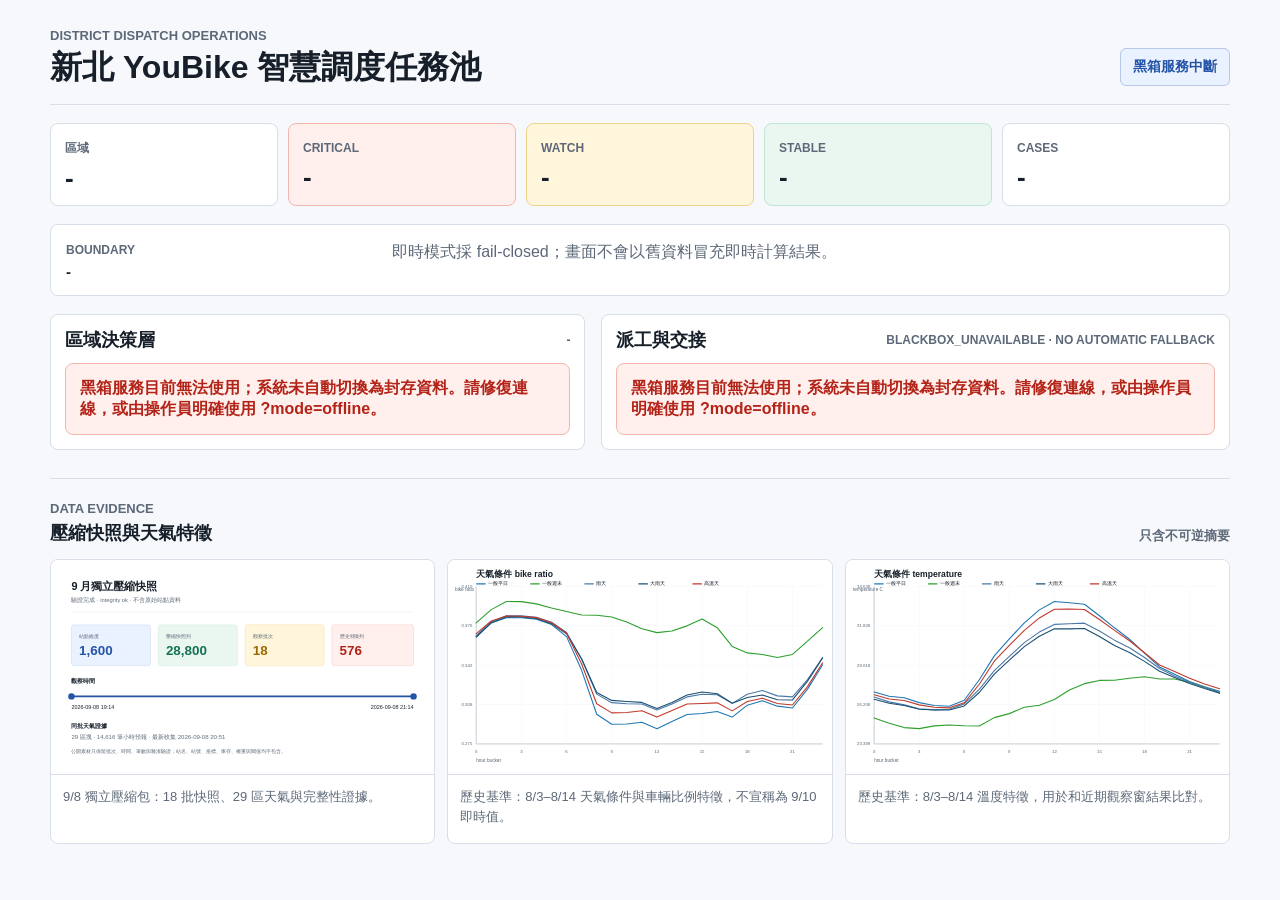
==== public_shell/index.html @ edfb52d0 "Publish runnable YouBike smart dispatch demo" ====
<!doctype html>
<html lang="zh-Hant">
  <head>
    <meta charset="utf-8">
    <meta name="viewport" content="width=device-width, initial-scale=1">
    <link rel="icon" href="data:,">
    <title>新北 YouBike 智慧調度任務池</title>
    <link rel="stylesheet" href="./styles.css">
  </head>
  <body>
    <main class="shell">
      <section class="toolbar" aria-label="sealed result status">
        <div>
          <p class="eyebrow">District dispatch operations</p>
          <h1>新北 YouBike 智慧調度任務池</h1>
        </div>
        <div class="mode" id="mode-banner">載入中</div>
      </section>

      <section class="status-strip" aria-label="summary">
        <div class="metric">
          <span>區域</span>
          <strong id="metric-districts">-</strong>
        </div>
        <div class="metric critical">
          <span>Critical</span>
          <strong id="metric-critical">-</strong>
        </div>
        <div class="metric warning">
          <span>Watch</span>
          <strong id="metric-warning">-</strong>
        </div>
        <div class="metric stable">
          <span>Stable</span>
          <strong id="metric-stable">-</strong>
        </div>
        <div class="metric">
          <span>Cases</span>
          <strong id="metric-cases">-</strong>
        </div>
      </section>

      <section class="notice" aria-label="proof boundary">
        <div>
          <span class="label">Boundary</span>
          <strong id="boundary-text">-</strong>
        </div>
        <p id="operator-message">-</p>
      </section>

      <section class="layout">
        <div class="panel">
          <div class="panel-heading">
            <h2>區域決策層</h2>
            <span id="scope-label">-</span>
          </div>
          <div class="district-list" id="district-list"></div>
        </div>

        <div class="panel">
          <div class="panel-heading">
            <h2>派工與交接</h2>
            <span id="case-label">-</span>
          </div>
          <div class="case-list" id="case-list"></div>
        </div>
      </section>

      <section class="evidence-band" aria-labelledby="evidence-title">
        <div class="evidence-heading">
          <div>
            <p class="eyebrow">Data evidence</p>
            <h2 id="evidence-title">壓縮快照與天氣特徵</h2>
          </div>
          <span>只含不可逆摘要</span>
        </div>
        <div class="evidence-grid">
          <figure>
            <img src="./media/snapshot.svg" alt="2026 年 9 月 8 日獨立壓縮快照驗證摘要">
            <figcaption>9/8 獨立壓縮包：18 批快照、29 區天氣與完整性證據。</figcaption>
          </figure>
          <figure>
            <img src="./media/weather-bike.svg" alt="不同天氣條件下的 YouBike 車輛比例歷史特徵曲線">
            <figcaption>歷史基準：8/3–8/14 天氣條件與車輛比例特徵，不宣稱為 9/10 即時值。</figcaption>
          </figure>
          <figure>
            <img src="./media/weather-temperature.svg" alt="不同天氣條件下的溫度歷史特徵曲線">
            <figcaption>歷史基準：8/3–8/14 溫度特徵，用於和近期觀察窗結果比對。</figcaption>
          </figure>
        </div>
      </section>

    </main>

    <template id="district-template">
      <article class="district-row">
        <div class="rank"></div>
        <div class="district-main">
          <div class="row-title">
            <strong class="name"></strong>
            <span class="band"></span>
          </div>
          <p class="explanation"></p>
        </div>
        <div class="action"></div>
      </article>
    </template>

    <template id="case-template">
      <article class="case-row">
        <div class="row-title">
          <strong class="name"></strong>
          <span class="band"></span>
        </div>
        <p class="explanation"></p>
        <div class="case-meta">
          <span class="action"></span>
          <span class="route"></span>
          <a class="task-link" href="#">開啟任務</a>
        </div>
      </article>
    </template>

    <script src="./app.js"></script>
  </body>
</html>
---- public_shell/styles.css ----
:root {
  color-scheme: light;
  --bg: #f6f8fb;
  --ink: #17202a;
  --muted: #5d6978;
  --line: #d7dee8;
  --surface: #ffffff;
  --critical: #b42318;
  --critical-bg: #fff0ed;
  --warning: #9a6700;
  --warning-bg: #fff6db;
  --stable: #147253;
  --stable-bg: #eaf7f1;
  --accent: #2454a6;
  --accent-bg: #eaf1ff;
  font-family: -apple-system, BlinkMacSystemFont, "Segoe UI", "Noto Sans TC", sans-serif;
}

* {
  box-sizing: border-box;
}

body {
  margin: 0;
  min-height: 100vh;
  background: var(--bg);
  color: var(--ink);
}

.shell {
  width: min(1180px, calc(100% - 32px));
  margin: 0 auto;
  padding: 28px 0 36px;
}

.toolbar {
  display: flex;
  align-items: flex-end;
  justify-content: space-between;
  gap: 18px;
  padding-bottom: 18px;
  border-bottom: 1px solid var(--line);
}

.eyebrow {
  margin: 0 0 6px;
  color: var(--muted);
  font-size: 13px;
  font-weight: 700;
  text-transform: uppercase;
}

h1,
h2,
p {
  margin: 0;
}

h1 {
  font-size: 32px;
  line-height: 1.15;
  font-weight: 850;
}

h2 {
  font-size: 18px;
  line-height: 1.25;
  font-weight: 800;
}

.mode {
  flex: 0 0 auto;
  padding: 9px 12px;
  border: 1px solid #b8c8e8;
  border-radius: 6px;
  background: var(--accent-bg);
  color: var(--accent);
  font-size: 14px;
  font-weight: 800;
}

.status-strip {
  display: grid;
  grid-template-columns: repeat(5, minmax(0, 1fr));
  gap: 10px;
  margin: 18px 0;
}

.metric,
.notice,
.panel {
  border: 1px solid var(--line);
  border-radius: 8px;
  background: var(--surface);
}

.metric {
  min-height: 82px;
  padding: 14px;
}

.metric span,
.label,
.panel-heading span,
.case-meta span {
  color: var(--muted);
  font-size: 12px;
  font-weight: 750;
  text-transform: uppercase;
}

.metric strong {
  display: block;
  margin-top: 8px;
  font-size: 26px;
  line-height: 1;
}

.metric.critical {
  background: var(--critical-bg);
  border-color: #f2b6ad;
}

.metric.warning {
  background: var(--warning-bg);
  border-color: #ecd38a;
}

.metric.stable {
  background: var(--stable-bg);
  border-color: #bfe5d4;
}

.notice {
  display: grid;
  grid-template-columns: minmax(220px, 0.38fr) minmax(0, 1fr);
  gap: 14px;
  padding: 15px;
  margin-bottom: 18px;
}

.notice strong {
  display: block;
  margin-top: 5px;
  font-size: 15px;
}

.notice p {
  color: var(--muted);
  line-height: 1.55;
}

.layout {
  display: grid;
  grid-template-columns: minmax(0, 0.92fr) minmax(0, 1.08fr);
  gap: 16px;
}

.panel {
  padding: 14px;
}

.panel-heading {
  display: flex;
  align-items: center;
  justify-content: space-between;
  gap: 12px;
  margin-bottom: 12px;
}

.district-list,
.case-list {
  display: grid;
  gap: 10px;
}

.district-row,
.case-row {
  border: 1px solid var(--line);
  border-radius: 8px;
  background: #fbfcfe;
}

.district-row {
  display: grid;
  grid-template-columns: 44px minmax(0, 1fr) 110px;
  gap: 12px;
  align-items: center;
  min-height: 92px;
  padding: 12px;
}

.case-row {
  padding: 13px;
}

.rank {
  display: grid;
  width: 36px;
  height: 36px;
  place-items: center;
  border-radius: 6px;
  background: #edf1f5;
  color: var(--muted);
  font-weight: 850;
}

.row-title {
  display: flex;
  align-items: center;
  justify-content: space-between;
  gap: 10px;
}

.name {
  font-size: 16px;
}

.band,
.action {
  border-radius: 6px;
  padding: 6px 8px;
  font-size: 12px;
  font-weight: 850;
  white-space: nowrap;
}

.band.low,
.action.observe {
  background: var(--stable-bg);
  color: var(--stable);
}

.band.medium,
.band.high,
.action.rebalance_window {
  background: var(--warning-bg);
  color: var(--warning);
}

.band.critical,
.action.add_bikes,
.action.pull_bikes {
  background: var(--critical-bg);
  color: var(--critical);
}

.explanation {
  margin-top: 8px;
  color: var(--muted);
  font-size: 14px;
  line-height: 1.5;
}

.case-meta {
  display: flex;
  flex-wrap: wrap;
  gap: 8px;
  margin-top: 11px;
}

.case-meta span {
  padding: 6px 8px;
  border: 1px solid var(--line);
  border-radius: 6px;
  background: #fff;
  text-transform: none;
}

.task-link {
  margin-left: auto;
  padding: 6px 8px;
  border-radius: 6px;
  background: var(--accent);
  color: #fff;
  font-size: 12px;
  font-weight: 800;
  text-decoration: none;
}

.error {
  padding: 14px;
  border: 1px solid #f2b6ad;
  border-radius: 8px;
  background: var(--critical-bg);
  color: var(--critical);
  font-weight: 750;
}

.evidence-band {
  margin-top: 28px;
  padding-top: 22px;
  border-top: 1px solid var(--line);
}

.evidence-heading {
  display: flex;
  align-items: flex-end;
  justify-content: space-between;
  gap: 16px;
  margin-bottom: 14px;
}

.evidence-heading > span {
  color: var(--muted);
  font-size: 13px;
  font-weight: 750;
}

.evidence-grid {
  display: grid;
  grid-template-columns: repeat(3, minmax(0, 1fr));
  gap: 12px;
}

.evidence-grid figure {
  margin: 0;
  overflow: hidden;
  border: 1px solid var(--line);
  border-radius: 8px;
  background: var(--surface);
}

.evidence-grid img {
  display: block;
  width: 100%;
  aspect-ratio: 16 / 9;
  object-fit: contain;
  background: #ffffff;
  border-bottom: 1px solid var(--line);
}

.evidence-grid figcaption {
  min-height: 68px;
  padding: 12px;
  color: var(--muted);
  font-size: 13px;
  line-height: 1.5;
}

@media (max-width: 860px) {
  .shell {
    width: min(100% - 22px, 720px);
    padding-top: 18px;
  }

  .toolbar,
  .notice,
  .layout,
  .evidence-grid {
    grid-template-columns: 1fr;
  }

  .toolbar,
  .evidence-heading {
    align-items: flex-start;
    flex-direction: column;
  }

  .status-strip {
    grid-template-columns: repeat(2, minmax(0, 1fr));
  }

  .district-row {
    grid-template-columns: 40px minmax(0, 1fr);
  }

  .district-row > .action {
    grid-column: 2;
    width: fit-content;
  }
}
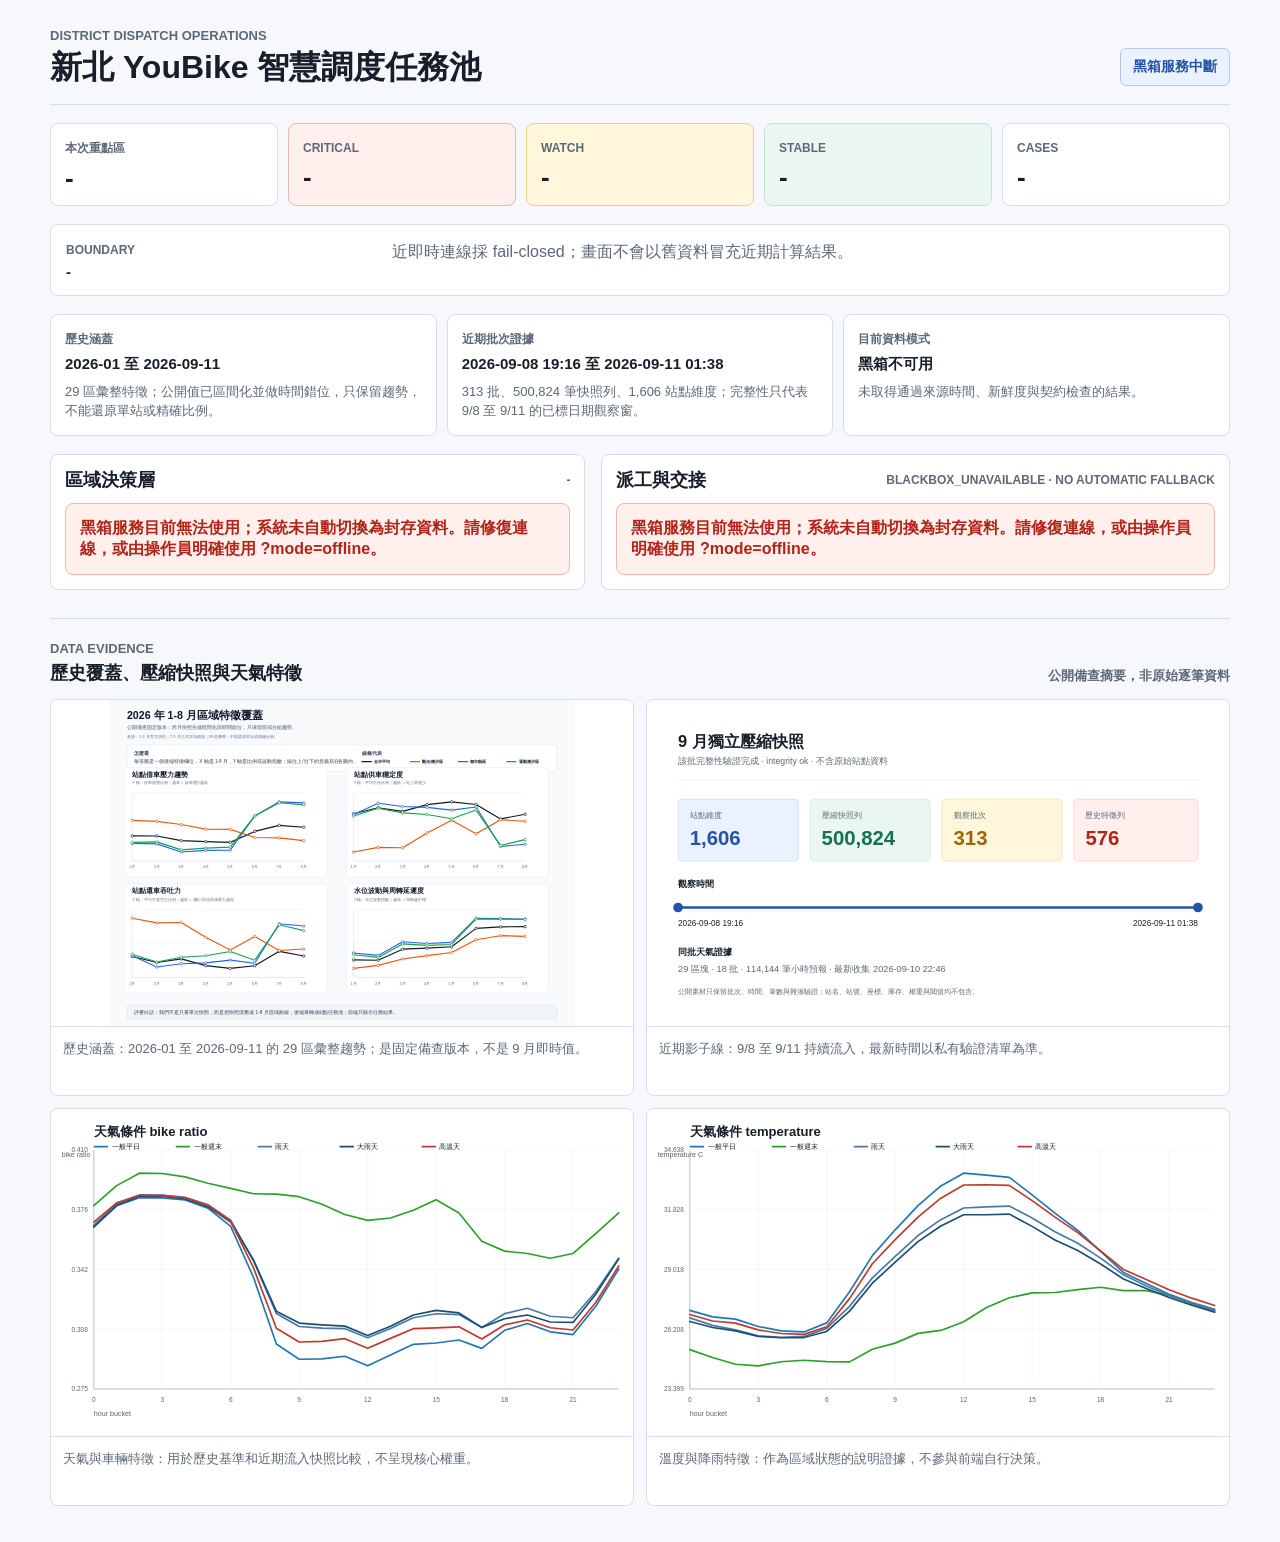
==== commit 41e62926: "Prepare NTPC YouBike Windows venue release" ====
--- a/public_shell/index.html
+++ b/public_shell/index.html
@@ -19,7 +19,7 @@
 
       <section class="status-strip" aria-label="summary">
         <div class="metric">
-          <span>區域</span>
+          <span>本次重點區</span>
           <strong id="metric-districts">-</strong>
         </div>
         <div class="metric critical">
@@ -48,6 +48,24 @@
         <p id="operator-message">-</p>
       </section>
 
+      <section class="lineage-strip" aria-label="data lineage">
+        <div class="lineage-item">
+          <span>歷史涵蓋</span>
+          <strong>2026-01 至 2026-09-11</strong>
+          <p>29 區彙整特徵；公開值已區間化並做時間錯位，只保留趨勢，不能還原單站或精確比例。</p>
+        </div>
+        <div class="lineage-item">
+          <span>近期批次證據</span>
+          <strong>2026-09-08 19:16 至 2026-09-11 01:38</strong>
+          <p>313 批、500,824 筆快照列、1,606 站點維度；完整性只代表 9/8 至 9/11 的已標日期觀察窗。</p>
+        </div>
+        <div class="lineage-item">
+          <span>目前資料模式</span>
+          <strong id="lineage-mode">載入中</strong>
+          <p id="lineage-freshness">等待來源時間、新鮮度與契約檢查。</p>
+        </div>
+      </section>
+
       <section class="layout">
         <div class="panel">
           <div class="panel-heading">
@@ -70,22 +88,26 @@
         <div class="evidence-heading">
           <div>
             <p class="eyebrow">Data evidence</p>
-            <h2 id="evidence-title">壓縮快照與天氣特徵</h2>
+            <h2 id="evidence-title">歷史覆蓋、壓縮快照與天氣特徵</h2>
           </div>
-          <span>只含不可逆摘要</span>
+          <span>公開備查摘要，非原始逐筆資料</span>
         </div>
         <div class="evidence-grid">
           <figure>
+            <img src="./media/historical-coverage.svg" alt="2026 年 1 月至 8 月新北 29 區歷史彙整特徵">
+            <figcaption>歷史涵蓋：2026-01 至 2026-09-11 的 29 區彙整趨勢；是固定備查版本，不是 9 月即時值。</figcaption>
+          </figure>
+          <figure>
             <img src="./media/snapshot.svg" alt="2026 年 9 月 8 日獨立壓縮快照驗證摘要">
-            <figcaption>9/8 獨立壓縮包：18 批快照、29 區天氣與完整性證據。</figcaption>
+            <figcaption>近期影子線：9/8 至 9/11 持續流入，最新時間以私有驗證清單為準。</figcaption>
           </figure>
           <figure>
             <img src="./media/weather-bike.svg" alt="不同天氣條件下的 YouBike 車輛比例歷史特徵曲線">
-            <figcaption>歷史基準：8/3–8/14 天氣條件與車輛比例特徵，不宣稱為 9/10 即時值。</figcaption>
+            <figcaption>天氣與車輛特徵：用於歷史基準和近期流入快照比較，不呈現核心權重。</figcaption>
           </figure>
           <figure>
             <img src="./media/weather-temperature.svg" alt="不同天氣條件下的溫度歷史特徵曲線">
-            <figcaption>歷史基準：8/3–8/14 溫度特徵，用於和近期觀察窗結果比對。</figcaption>
+            <figcaption>溫度與降雨特徵：作為區域狀態的說明證據，不參與前端自行決策。</figcaption>
           </figure>
         </div>
       </section>
--- a/public_shell/styles.css
+++ b/public_shell/styles.css
@@ -88,6 +88,7 @@
 
 .metric,
 .notice,
+.lineage-item,
 .panel {
   border: 1px solid var(--line);
   border-radius: 8px;
@@ -148,6 +149,37 @@
 .notice p {
   color: var(--muted);
   line-height: 1.55;
+}
+
+.lineage-strip {
+  display: grid;
+  grid-template-columns: repeat(3, minmax(0, 1fr));
+  gap: 10px;
+  margin-bottom: 18px;
+}
+
+.lineage-item {
+  min-height: 112px;
+  padding: 14px;
+}
+
+.lineage-item span {
+  color: var(--muted);
+  font-size: 12px;
+  font-weight: 750;
+}
+
+.lineage-item strong {
+  display: block;
+  margin-top: 7px;
+  font-size: 15px;
+}
+
+.lineage-item p {
+  margin-top: 8px;
+  color: var(--muted);
+  font-size: 13px;
+  line-height: 1.5;
 }
 
 .layout {
@@ -309,7 +341,7 @@
 
 .evidence-grid {
   display: grid;
-  grid-template-columns: repeat(3, minmax(0, 1fr));
+  grid-template-columns: repeat(2, minmax(0, 1fr));
   gap: 12px;
 }
 
@@ -346,6 +378,7 @@
 
   .toolbar,
   .notice,
+  .lineage-strip,
   .layout,
   .evidence-grid {
     grid-template-columns: 1fr;
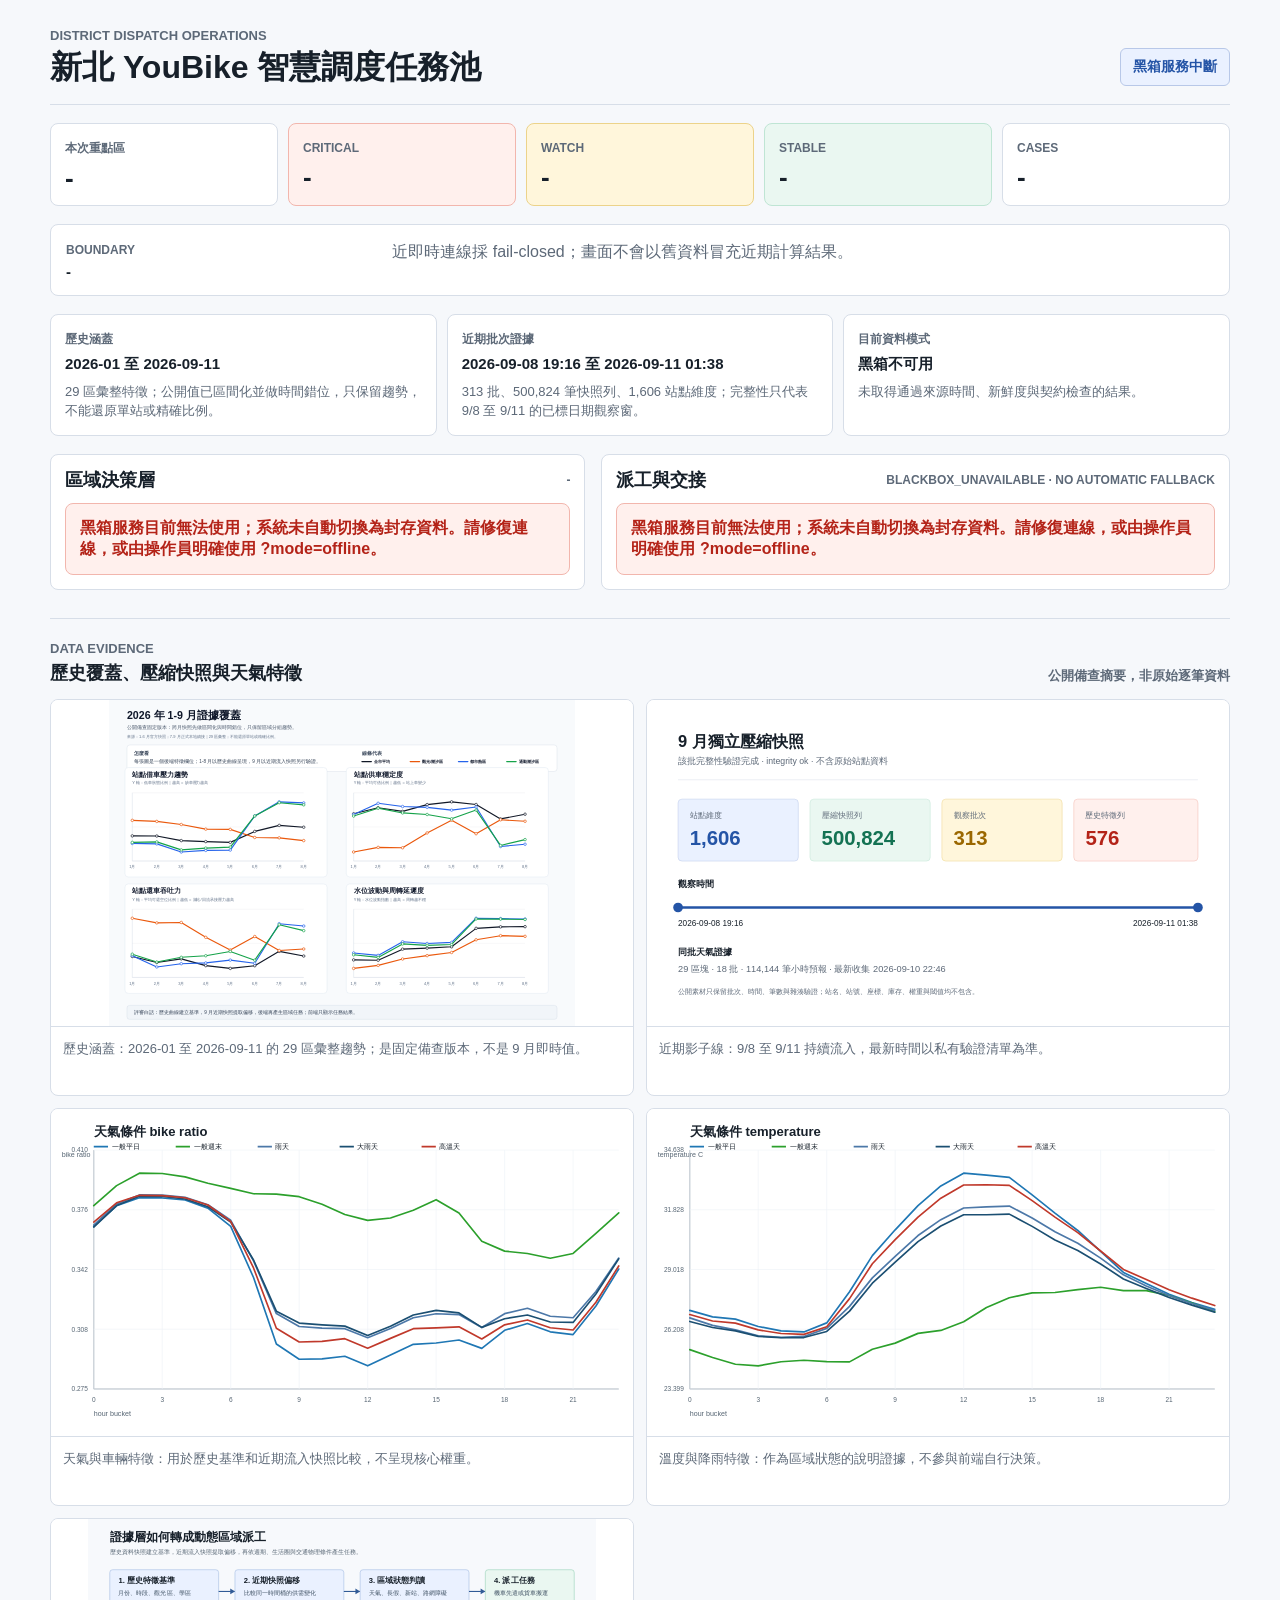
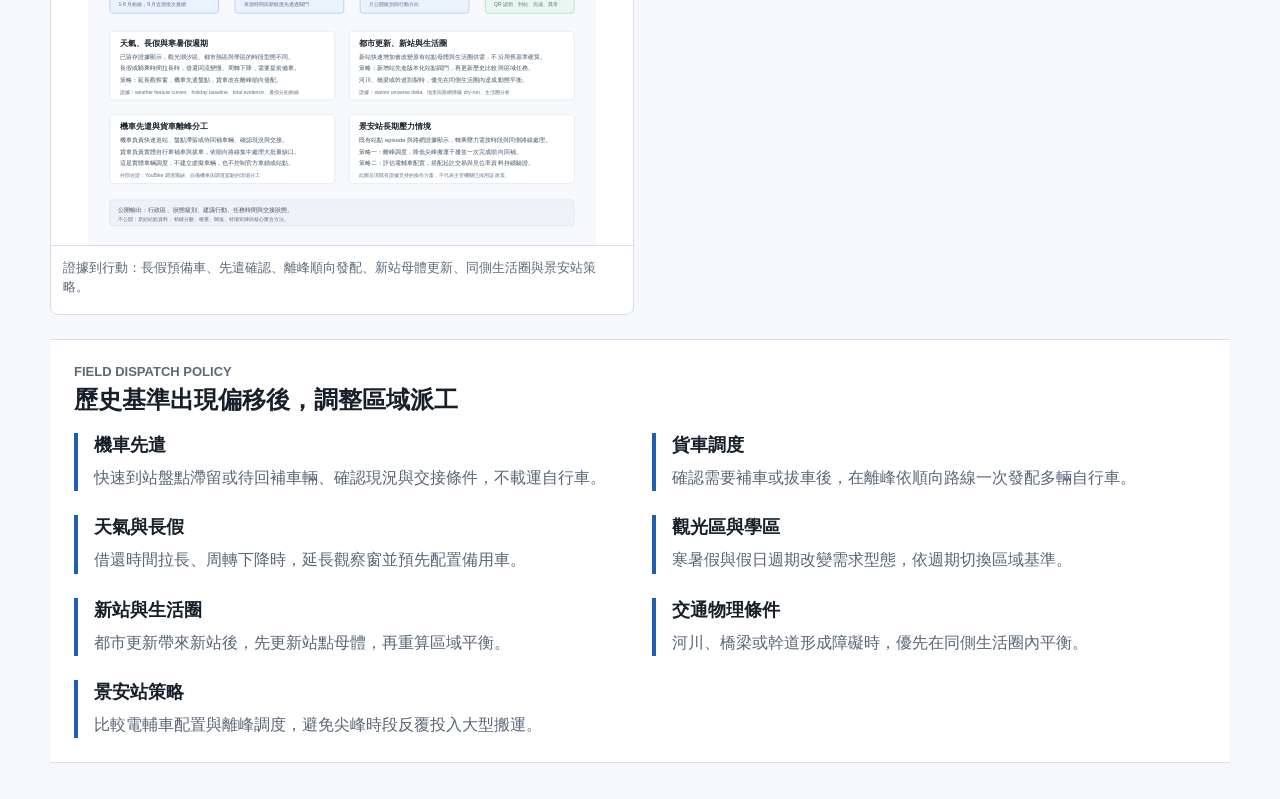
==== commit c6bb7f10: "Complete Windows-ready public demo and evidence workflow" ====
--- a/public_shell/index.html
+++ b/public_shell/index.html
@@ -94,7 +94,7 @@
         </div>
         <div class="evidence-grid">
           <figure>
-            <img src="./media/historical-coverage.svg" alt="2026 年 1 月至 8 月新北 29 區歷史彙整特徵">
+            <img src="./media/historical-coverage.svg" alt="2026 年 1 月至 9 月新北 29 區歷史彙整特徵">
             <figcaption>歷史涵蓋：2026-01 至 2026-09-11 的 29 區彙整趨勢；是固定備查版本，不是 9 月即時值。</figcaption>
           </figure>
           <figure>
@@ -109,6 +109,47 @@
             <img src="./media/weather-temperature.svg" alt="不同天氣條件下的溫度歷史特徵曲線">
             <figcaption>溫度與降雨特徵：作為區域狀態的說明證據，不參與前端自行決策。</figcaption>
           </figure>
+          <figure>
+            <img src="./media/operational-scenarios.svg" alt="歷史基準與近期快照偏移轉成動態區域調度的證據流程">
+            <figcaption>證據到行動：長假預備車、先遣確認、離峰順向發配、新站母體更新、同側生活圈與景安站策略。</figcaption>
+          </figure>
+        </div>
+      </section>
+
+      <section class="dispatch-policy" aria-labelledby="dispatch-policy-title">
+        <div>
+          <p class="eyebrow">Field dispatch policy</p>
+          <h2 id="dispatch-policy-title">歷史基準出現偏移後，調整區域派工</h2>
+        </div>
+        <div class="dispatch-policy-grid">
+          <article>
+            <strong>機車先遣</strong>
+            <p>快速到站盤點滯留或待回補車輛、確認現況與交接條件，不載運自行車。</p>
+          </article>
+          <article>
+            <strong>貨車調度</strong>
+            <p>確認需要補車或拔車後，在離峰依順向路線一次發配多輛自行車。</p>
+          </article>
+          <article>
+            <strong>天氣與長假</strong>
+            <p>借還時間拉長、周轉下降時，延長觀察窗並預先配置備用車。</p>
+          </article>
+          <article>
+            <strong>觀光區與學區</strong>
+            <p>寒暑假與假日週期改變需求型態，依週期切換區域基準。</p>
+          </article>
+          <article>
+            <strong>新站與生活圈</strong>
+            <p>都市更新帶來新站後，先更新站點母體，再重算區域平衡。</p>
+          </article>
+          <article>
+            <strong>交通物理條件</strong>
+            <p>河川、橋梁或幹道形成障礙時，優先在同側生活圈內平衡。</p>
+          </article>
+          <article>
+            <strong>景安站策略</strong>
+            <p>比較電輔車配置與離峰調度，避免尖峰時段反覆投入大型搬運。</p>
+          </article>
         </div>
       </section>
 
--- a/public_shell/styles.css
+++ b/public_shell/styles.css
@@ -403,3 +403,44 @@
     width: fit-content;
   }
 }
+
+
+.dispatch-policy {
+  margin-top: 24px;
+  padding: 24px;
+  border-top: 1px solid #d8dee8;
+  border-bottom: 1px solid #d8dee8;
+  background: #ffffff;
+}
+
+.dispatch-policy h2 {
+  margin: 4px 0 18px;
+  font-size: 24px;
+}
+
+.dispatch-policy-grid {
+  display: grid;
+  grid-template-columns: repeat(2, minmax(0, 1fr));
+  gap: 24px;
+}
+
+.dispatch-policy-grid article {
+  padding-left: 16px;
+  border-left: 4px solid #1f5db7;
+}
+
+.dispatch-policy-grid strong {
+  font-size: 18px;
+}
+
+.dispatch-policy-grid p {
+  margin: 8px 0 0;
+  color: #596577;
+  line-height: 1.65;
+}
+
+@media (max-width: 720px) {
+  .dispatch-policy-grid {
+    grid-template-columns: 1fr;
+  }
+}
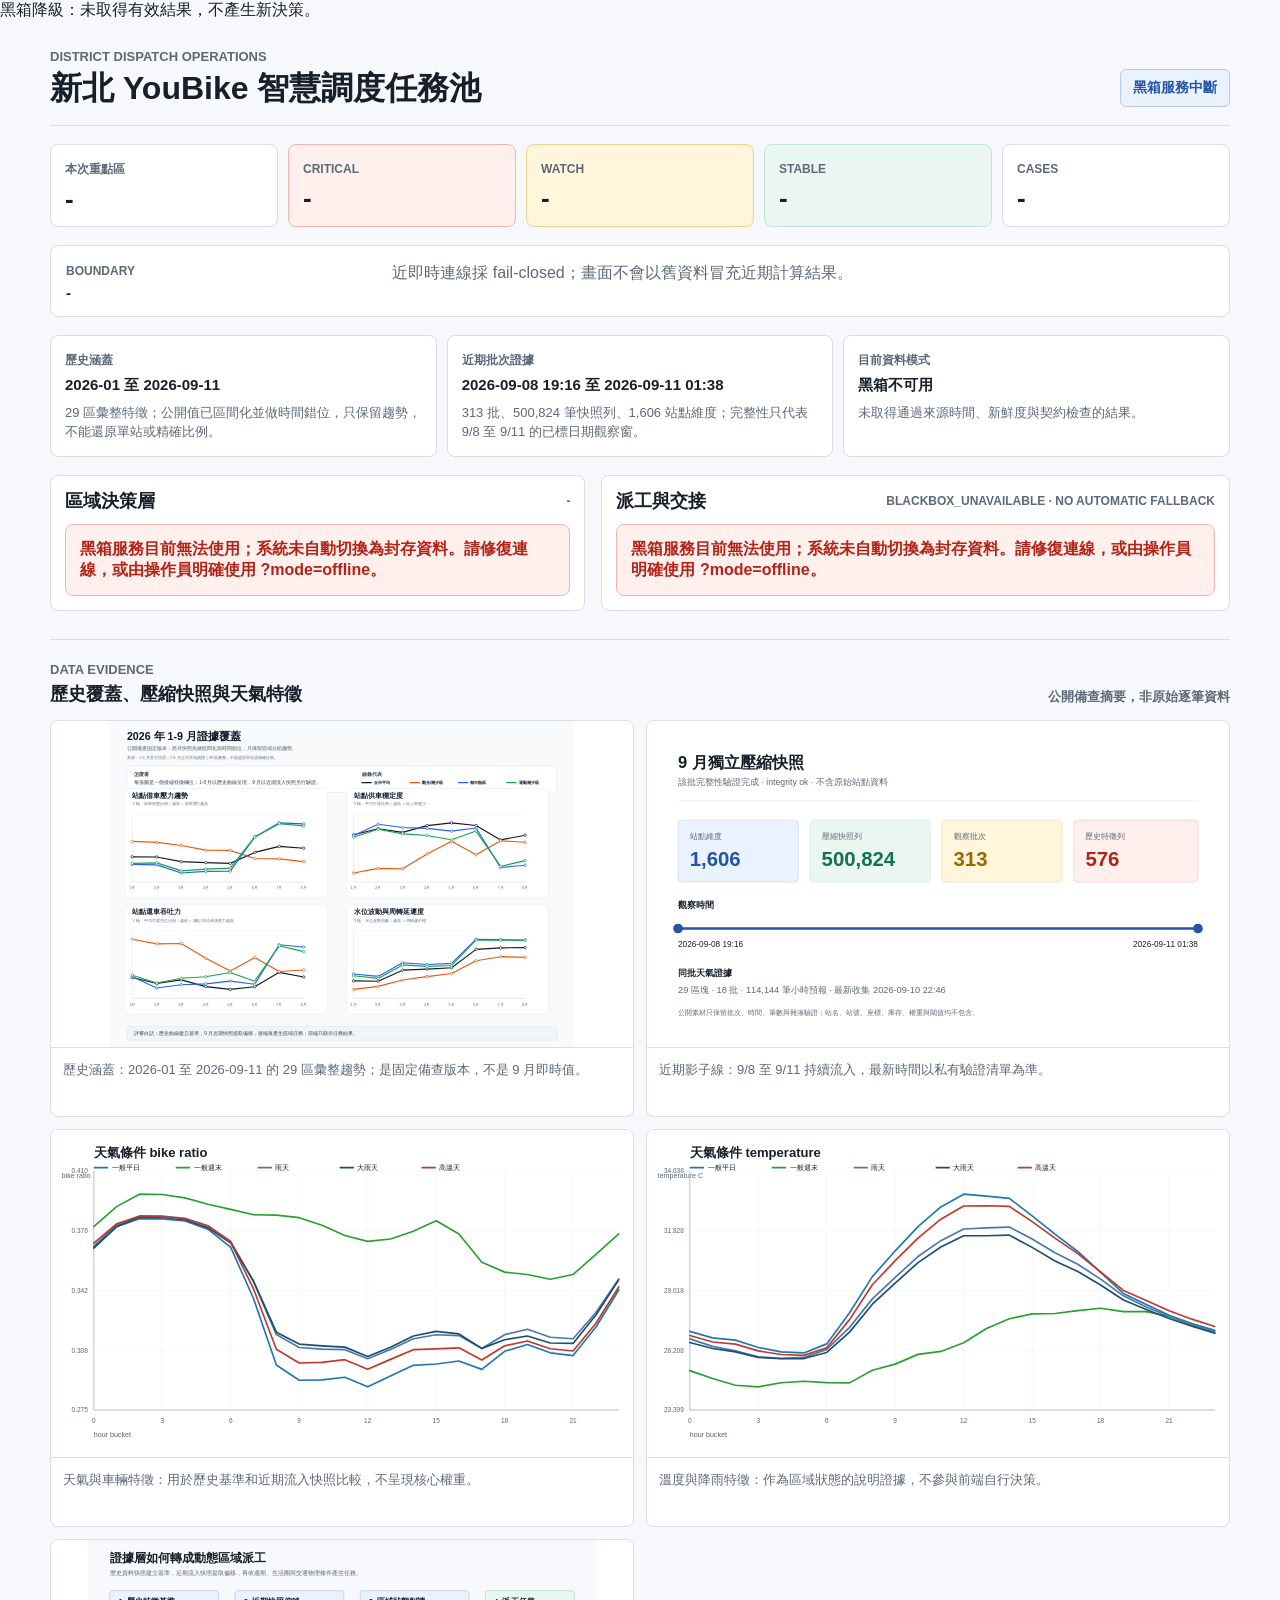
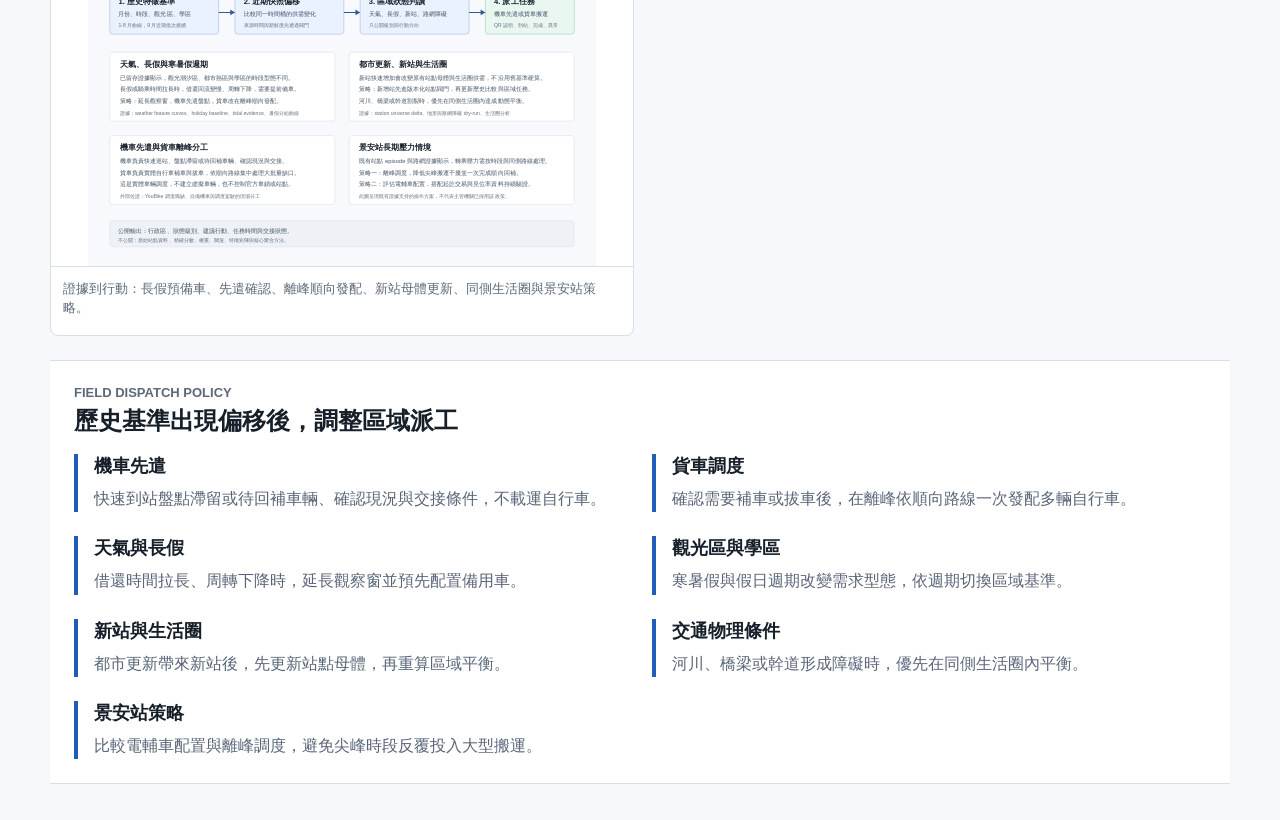
==== commit 15400608: "Add arrival workflow and explicit AWS task backend" ====
--- a/public_shell/index.html
+++ b/public_shell/index.html
@@ -8,6 +8,7 @@
     <link rel="stylesheet" href="./styles.css">
   </head>
   <body>
+    <p id="integration-status" role="status">正在檢查黑箱整合狀態</p>
     <main class="shell">
       <section class="toolbar" aria-label="sealed result status">
         <div>
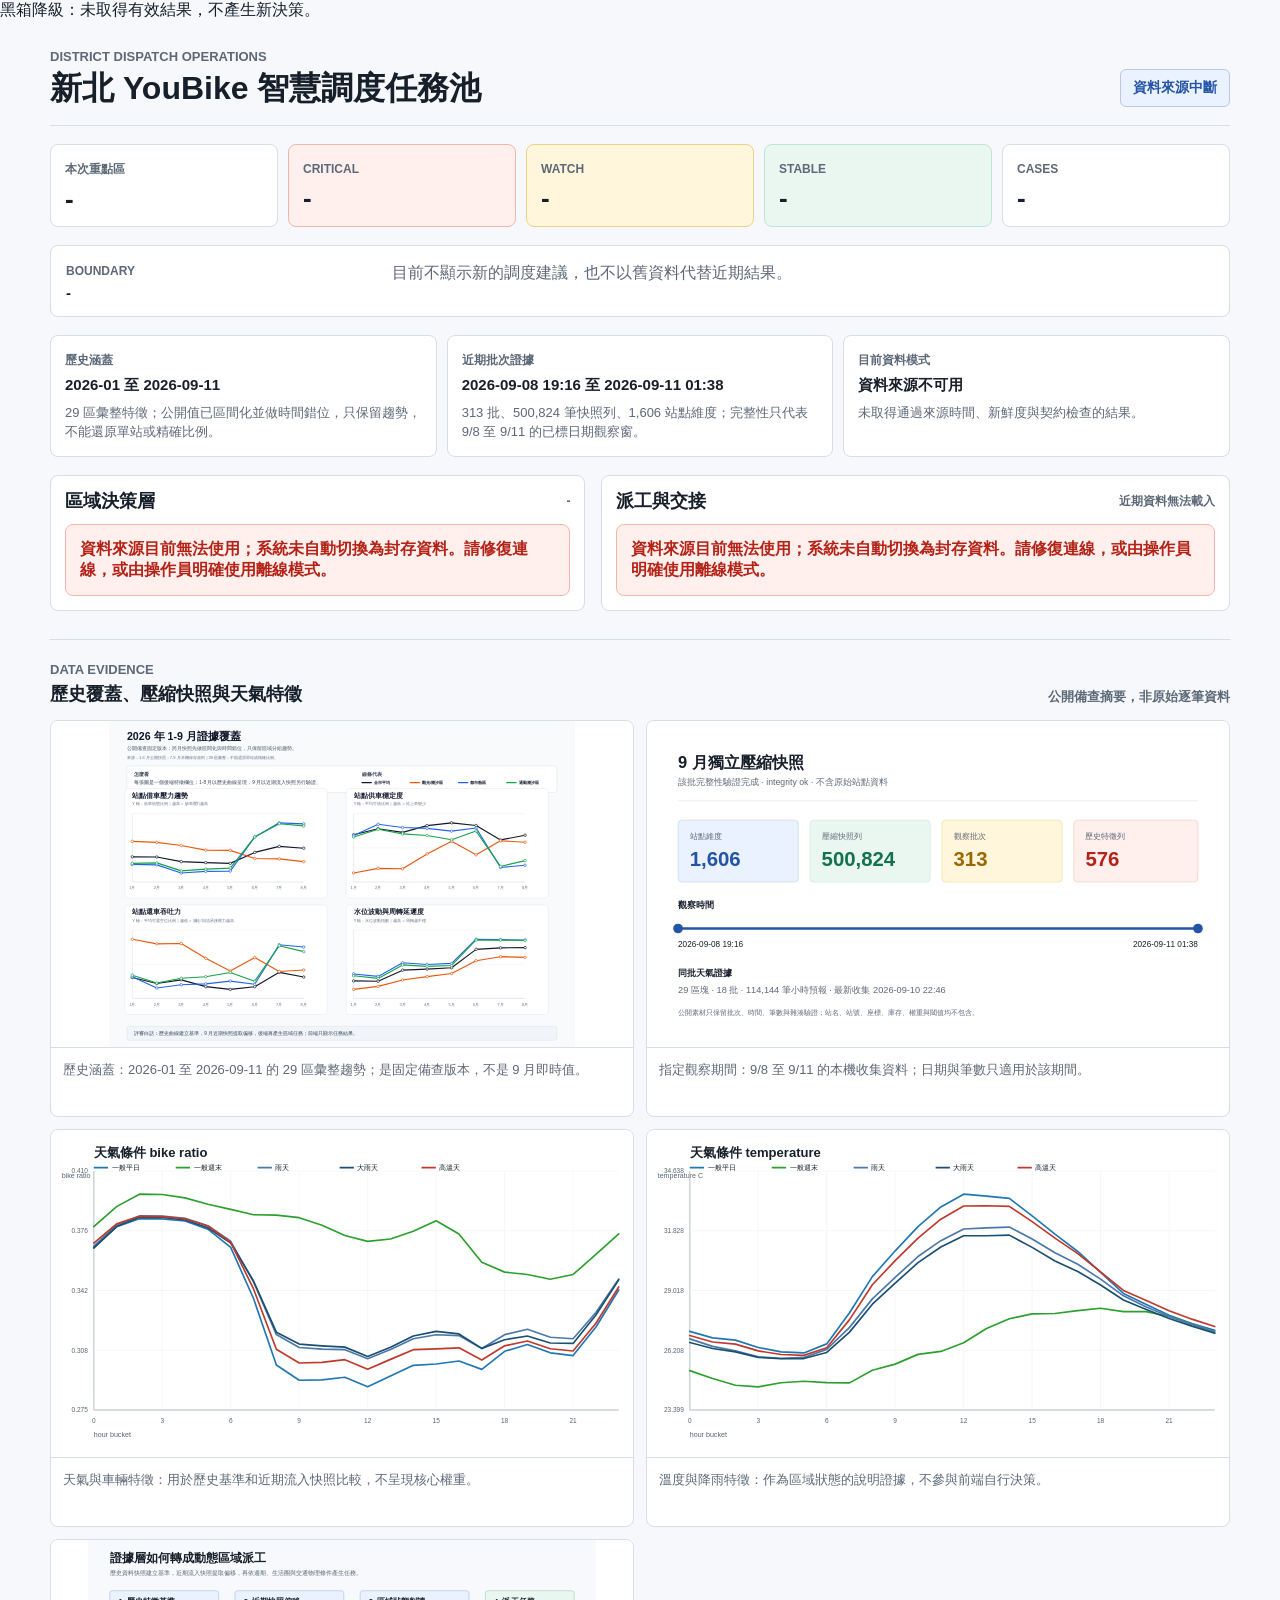
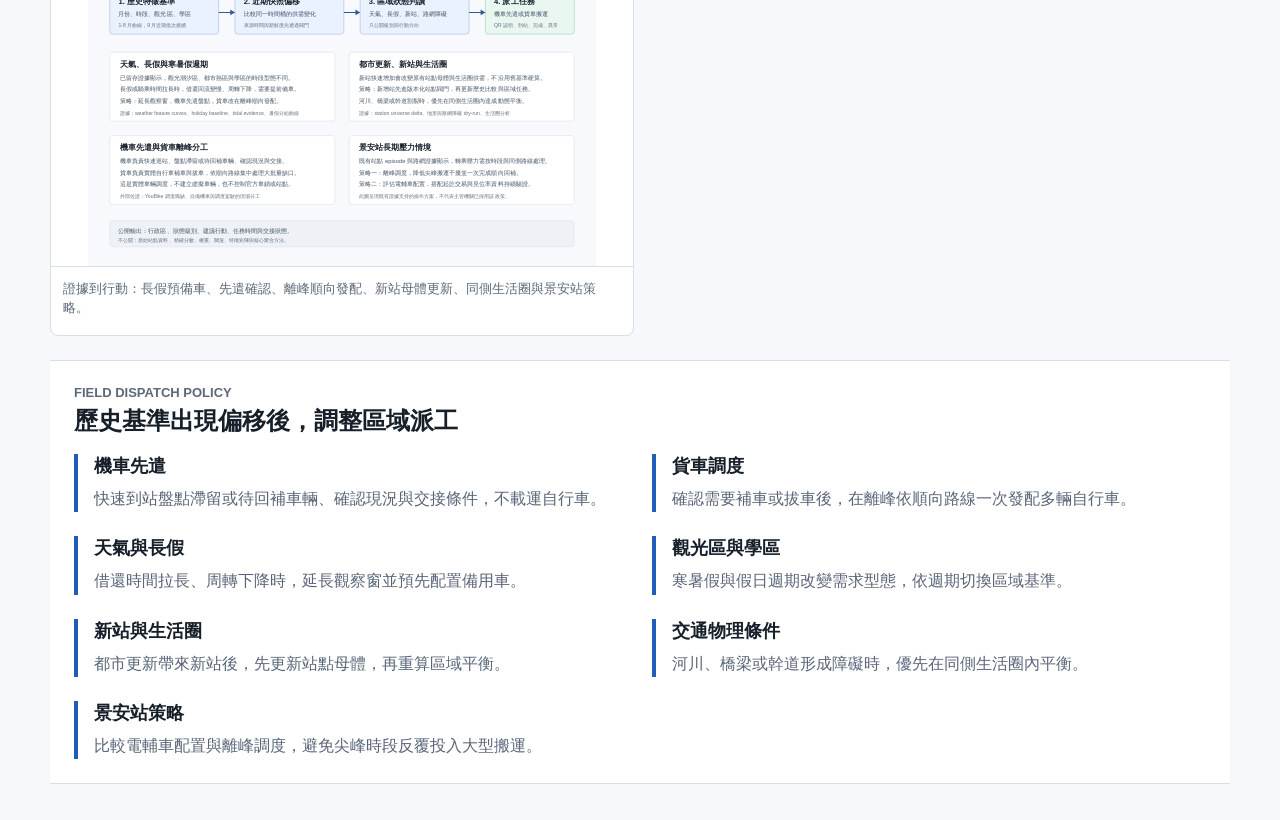
==== commit 9f37fb4c: "Clarify public claims and enforce black-box boundary" ====
--- a/public_shell/index.html
+++ b/public_shell/index.html
@@ -100,7 +100,7 @@
           </figure>
           <figure>
             <img src="./media/snapshot.svg" alt="2026 年 9 月 8 日獨立壓縮快照驗證摘要">
-            <figcaption>近期影子線：9/8 至 9/11 持續流入，最新時間以私有驗證清單為準。</figcaption>
+            <figcaption>指定觀察期間：9/8 至 9/11 的本機收集資料；日期與筆數只適用於該期間。</figcaption>
           </figure>
           <figure>
             <img src="./media/weather-bike.svg" alt="不同天氣條件下的 YouBike 車輛比例歷史特徵曲線">
